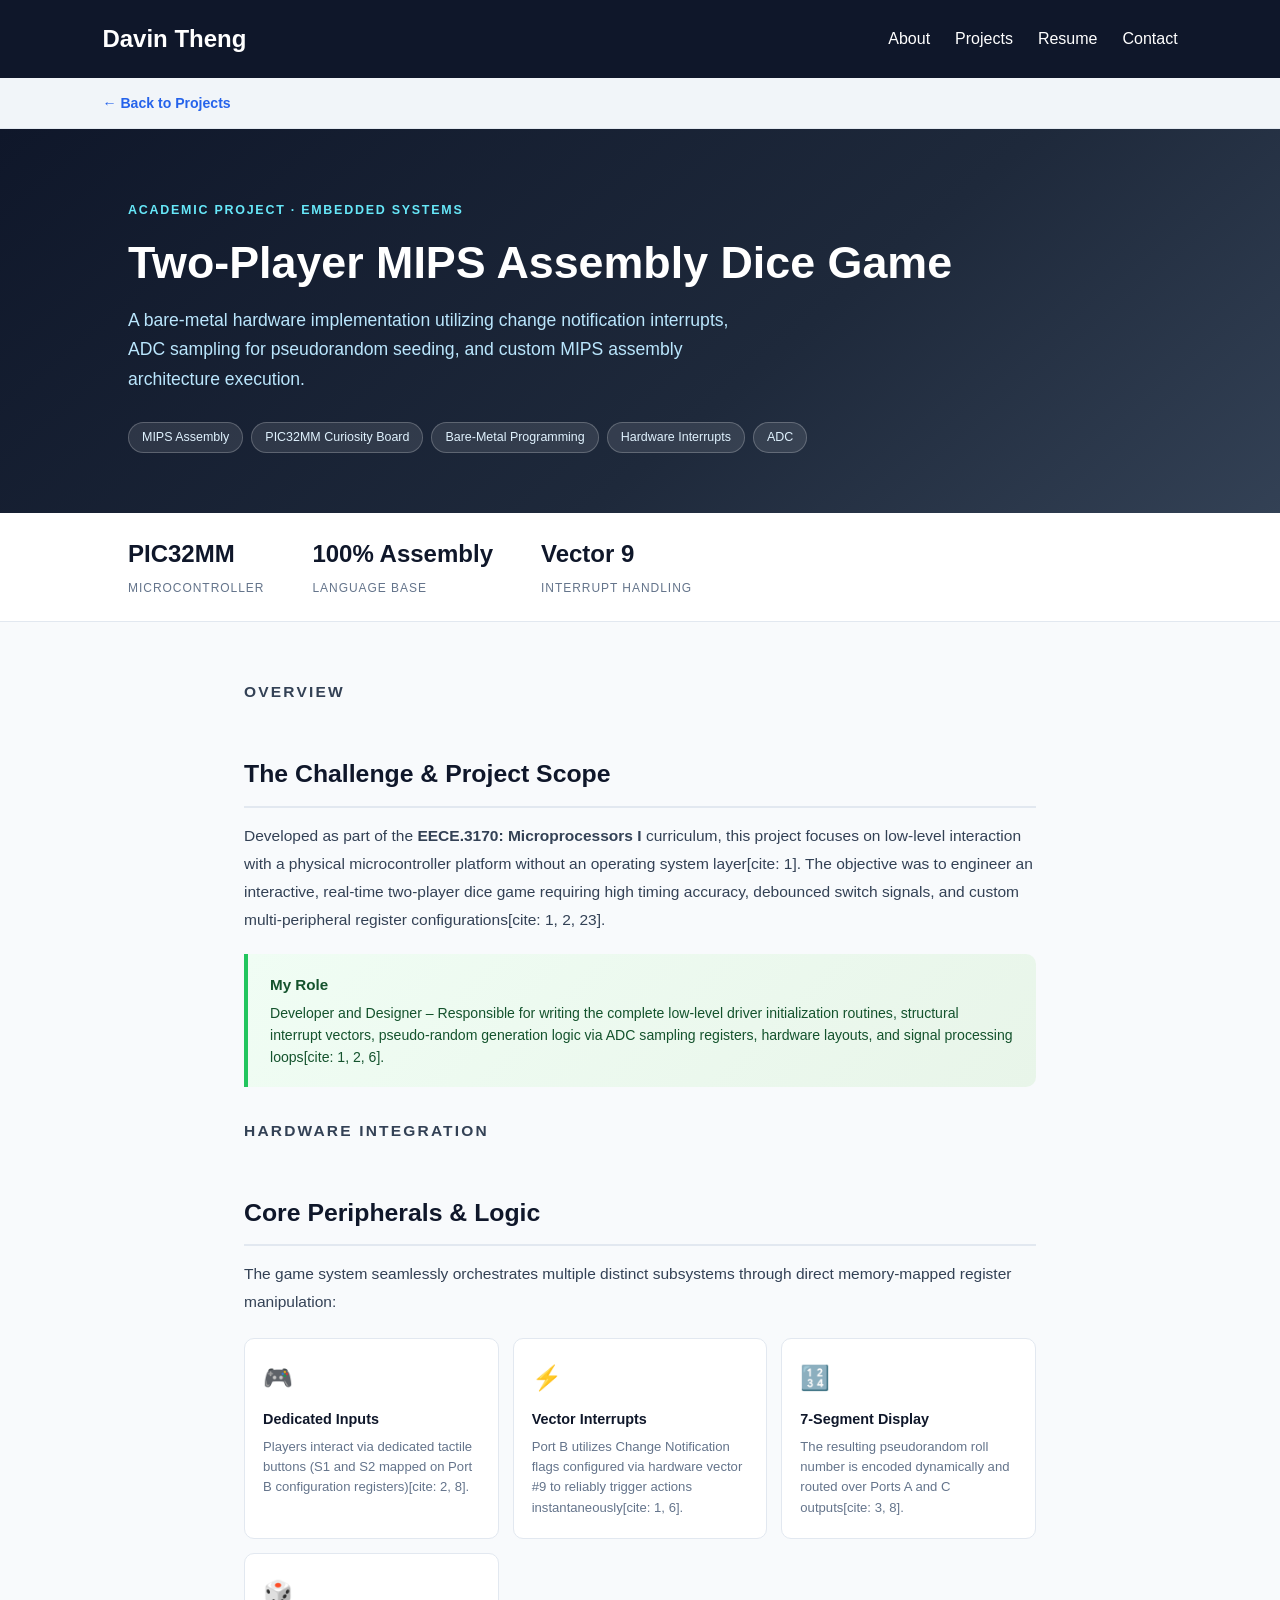
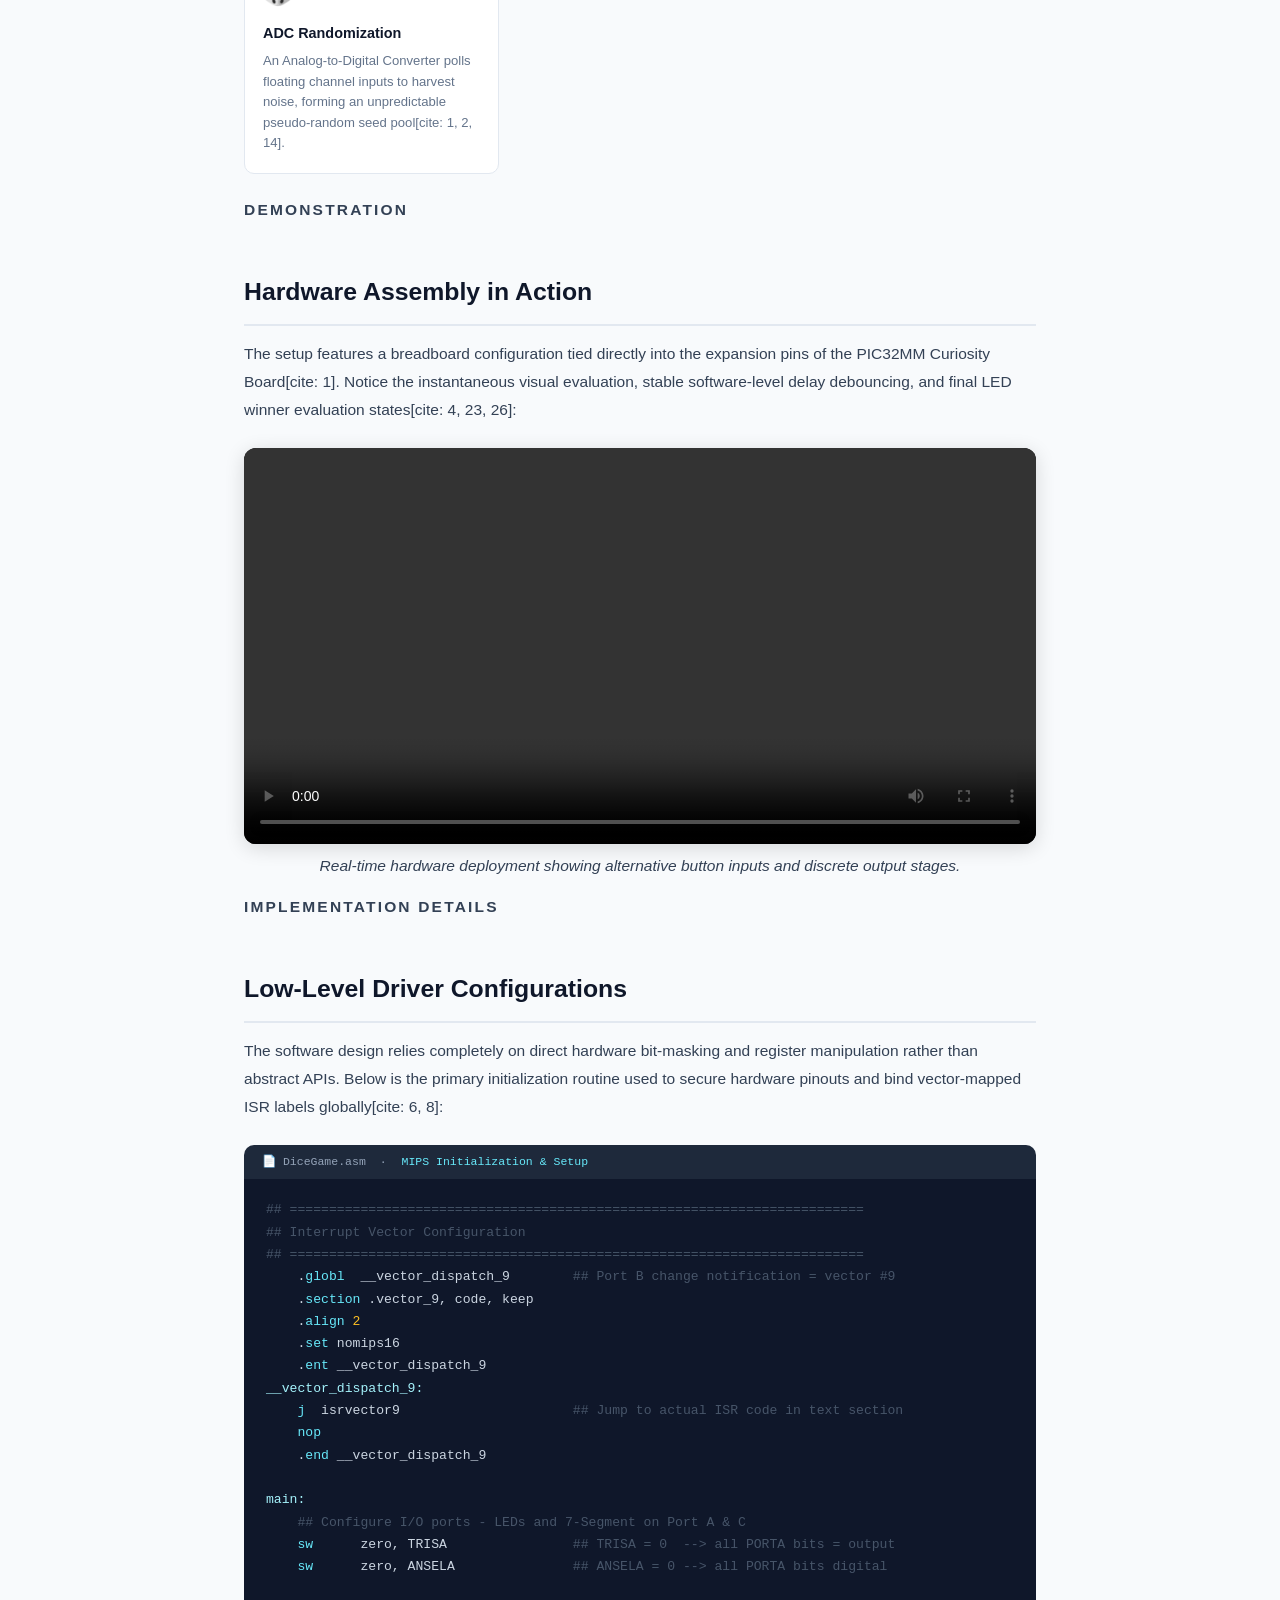
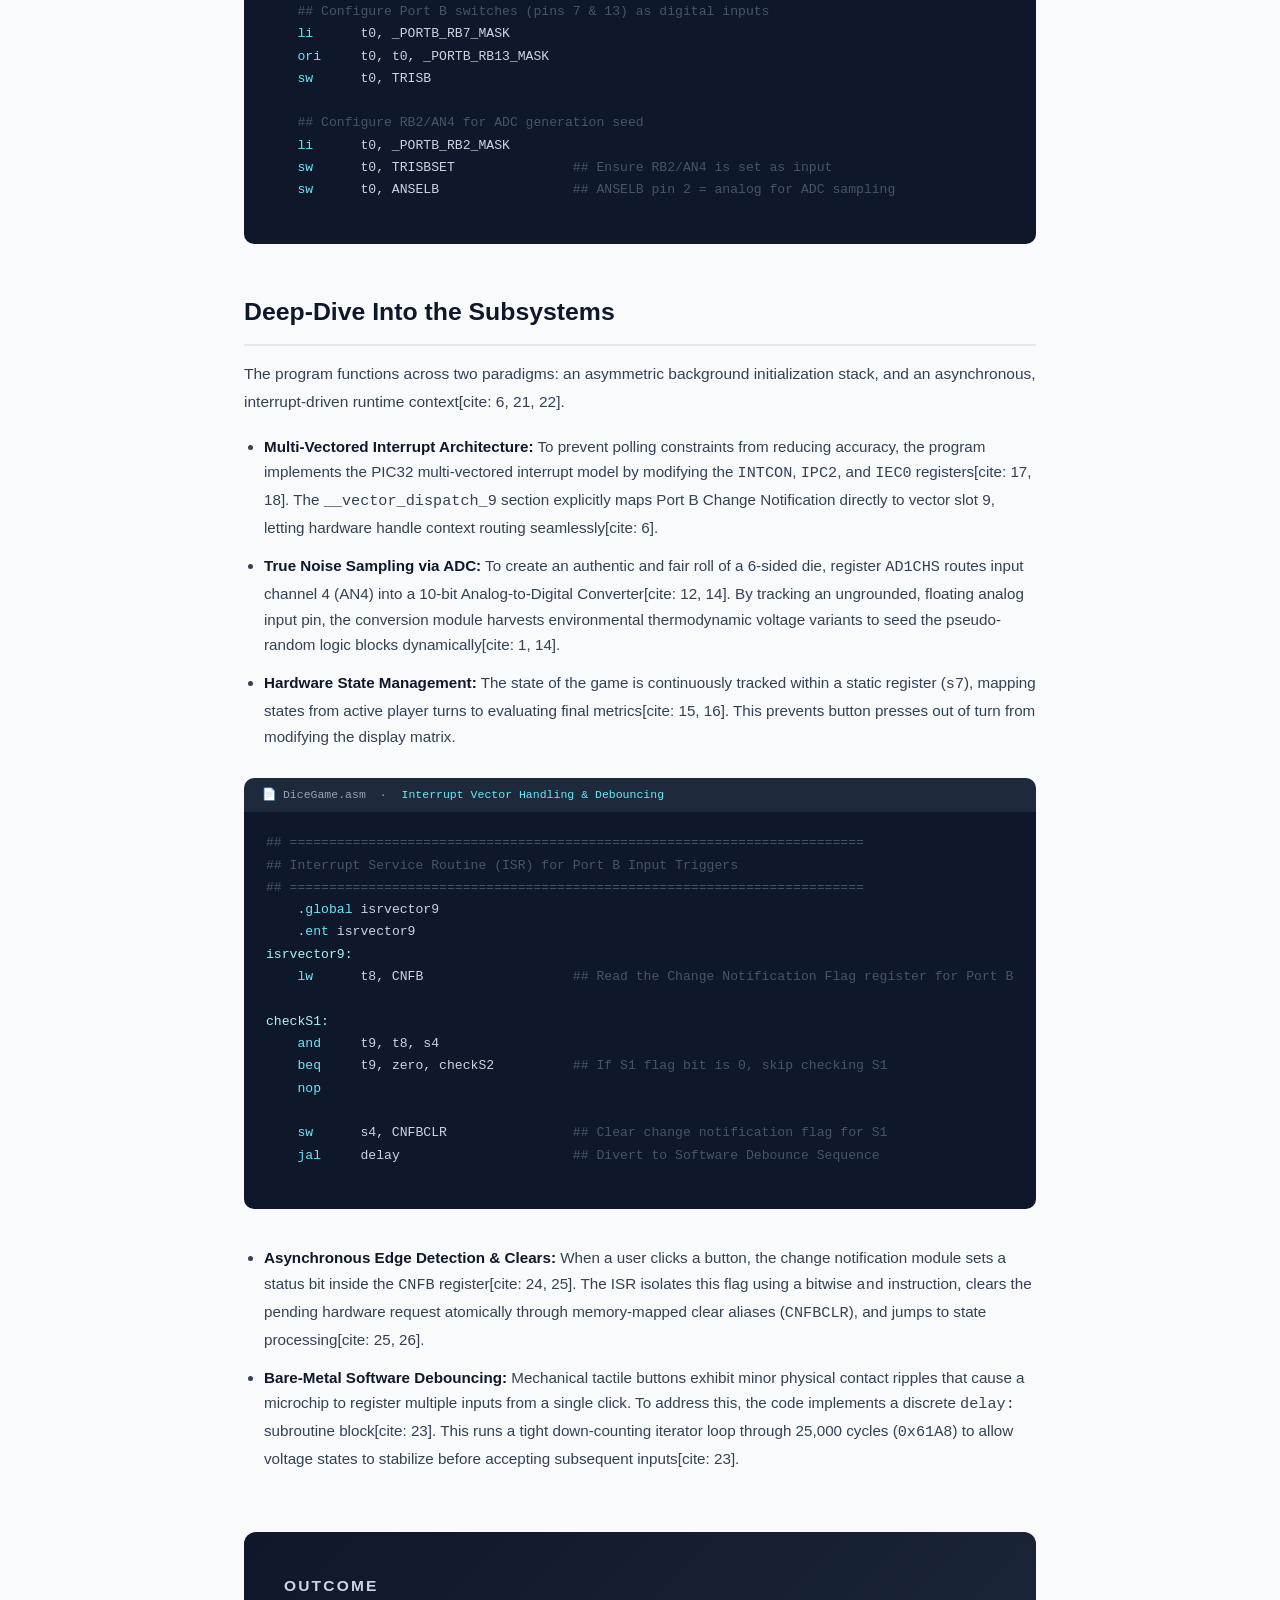
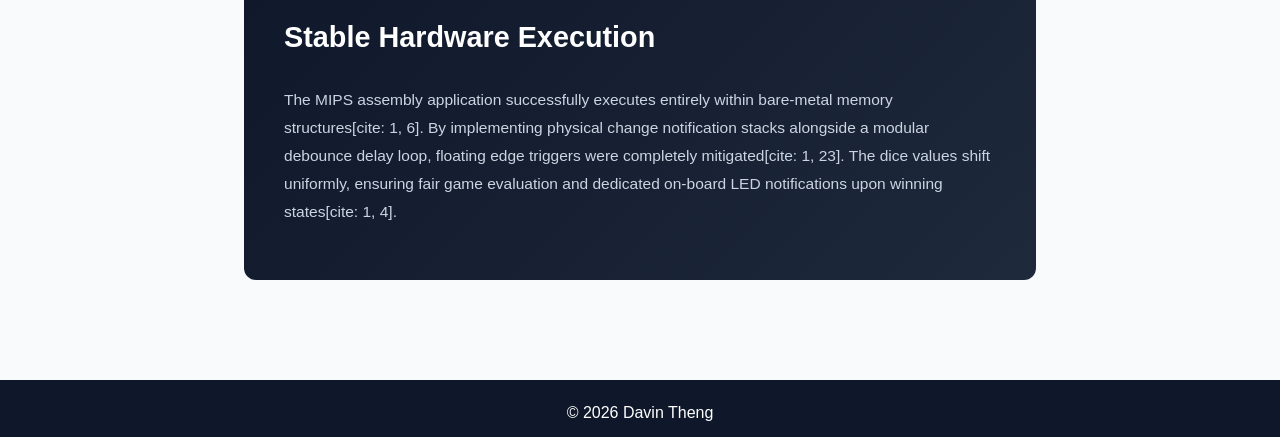
==== dice-game.html @ a6c9e85a "Add files via upload" ====
<!DOCTYPE html>
<html lang="en">
<head>
    <meta charset="UTF-8">
    <meta name="viewport" content="width=device-width, initial-scale=1.0">
    <title>Two-Player Dice Game | Davin Theng</title>
    <link rel="stylesheet" href="style.css">
    <style>
        /* ── Page base ── */
        body { background: #f8fafc; }

        /* ── Nav tweak for project pages ── */
        header { position: sticky; top: 0; z-index: 100; }

        /* ── Back link ── */
        .back-bar {
            background: #f1f5f9;
            border-bottom: 1px solid #e2e8f0;
            padding: 12px 8%;
        }
        .back-link {
            display: inline-flex;
            align-items: center;
            gap: 6px;
            color: #2563eb;
            text-decoration: none;
            font-size: 0.88rem;
            font-weight: 600;
        }
        .back-link:hover { text-decoration: underline; }

        /* ── Hero ── */
        .project-hero {
            background: linear-gradient(140deg, #0f172a 0%, #1e293b 60%, #334155 100%);
            color: white;
            padding: 72px 10% 60px;
        }
        .hero-inner { max-width: 860px; }
        .eyebrow {
            font-size: 0.78rem;
            letter-spacing: 0.14em;
            text-transform: uppercase;
            color: #67e8f9;
            margin-bottom: 16px;
            font-weight: 600;
        }
        .project-hero h1 {
            font-size: 2.8rem;
            font-weight: 800;
            line-height: 1.15;
            margin-bottom: 18px;
        }
        .project-hero .subtitle {
            font-size: 1.1rem;
            color: #bae6fd;
            max-width: 640px;
            line-height: 1.65;
            margin-bottom: 28px;
        }
        .tag-row { display: flex; flex-wrap: wrap; gap: 8px; }
        .tag {
            background: rgba(255,255,255,0.1);
            border: 1px solid rgba(255,255,255,0.22);
            color: #e0f2fe;
            padding: 5px 13px;
            border-radius: 20px;
            font-size: 0.78rem;
            font-weight: 500;
        }

        /* ── Stats bar ── */
        .stats-bar {
            background: white;
            border-bottom: 1px solid #e2e8f0;
            padding: 22px 10%;
            display: flex;
            gap: 48px;
            flex-wrap: wrap;
        }
        .stat { text-align: left; }
        .stat .num {
            font-size: 1.5rem;
            font-weight: 800;
            color: #0f172a;
            display: block;
        }
        .stat .label {
            font-size: 0.75rem;
            color: #64748b;
            text-transform: uppercase;
            letter-spacing: 0.08em;
        }

        /* ── Layout ── */
        .project-body {
            max-width: 920px;
            margin: 0 auto;
            padding: 56px 5% 100px;
        }

        /* ── Section headings ── */
        .section-label {
            font-size: 0.72rem;
            font-weight: 700;
            text-transform: uppercase;
            letter-spacing: 0.14em;
            color: #0891b2;
            margin-bottom: 8px;
        }
        .project-body h2 {
            font-size: 1.55rem;
            font-weight: 800;
            color: #0f172a;
            margin: 48px 0 14px;
            padding-bottom: 12px;
            border-bottom: 2px solid #e2e8f0;
        }
        .project-body h2:first-child { margin-top: 0; }

        .project-body p {
            color: #334155;
            line-height: 1.8;
            margin-bottom: 14px;
            font-size: 0.97rem;
        }

        /* ── Role callout ── */
        .role-callout {
            background: linear-gradient(135deg, #f0fdf4, #e8f5e9);
            border-left: 4px solid #22c55e;
            border-radius: 0 10px 10px 0;
            padding: 18px 22px;
            margin: 20px 0 30px;
        }
        .role-callout strong { color: #14532d; font-size: 0.95rem; }
        .role-callout p { margin: 6px 0 0; color: #14532d; font-size: 0.88rem; line-height: 1.55; }

        /* ── Video ── */
        .video-wrapper {
            margin: 24px 0 8px;
            border-radius: 12px;
            overflow: hidden;
            box-shadow: 0 4px 20px rgba(0,0,0,0.14);
            background: #000;
        }
        .video-wrapper video {
            width: 100%;
            display: block;
            max-height: 480px;
        }
        .caption {
            text-align: center;
            font-size: 0.78rem;
            color: #94a3b8;
            margin-bottom: 28px;
            font-style: italic;
        }

        /* ── Code block ── */
        .code-container { margin: 24px 0 36px; }
        .code-label {
            background: #1e293b;
            color: #94a3b8;
            font-family: 'Courier New', monospace;
            font-size: 0.72rem;
            padding: 8px 18px;
            border-radius: 10px 10px 0 0;
            display: flex;
            align-items: center;
            gap: 8px;
        }
        .code-label span { color: #67e8f9; }
        .code-block {
            background: #0f172a;
            color: #cbd5e1;
            border-radius: 0 0 10px 10px;
            padding: 20px 22px;
            font-family: 'Courier New', monospace;
            font-size: 0.82rem;
            line-height: 1.7;
            overflow-x: auto;
            margin: 0;
        }
        .co  { color: #475569; }   /* comment */
        .kw  { color: #67e8f9; }   /* keyword */
        .fn  { color: #a5f3fc; }   /* function */
        .nm  { color: #fbbf24; }   /* number */

        /* ── Technical Breakdown list ── */
        .tech-list {
            margin: 18px 0 28px 20px;
            padding: 0;
        }
        .tech-list li {
            color: #334155;
            line-height: 1.7;
            margin-bottom: 12px;
            font-size: 0.95rem;
        }
        .tech-list strong { color: #0f172a; }

        /* ── Feature grid ── */
        .feature-grid {
            display: grid;
            grid-template-columns: repeat(auto-fit, minmax(210px, 1fr));
            gap: 14px;
            margin: 22px 0;
        }
        .feature-card {
            background: white;
            border: 1px solid #e2e8f0;
            border-radius: 10px;
            padding: 20px 18px;
            transition: box-shadow 0.2s;
        }
        .feature-card:hover { box-shadow: 0 4px 16px rgba(0,0,0,0.08); }
        .feature-card .icon { font-size: 1.5rem; margin-bottom: 10px; }
        .feature-card h3 { font-size: 0.9rem; color: #0f172a; margin-bottom: 6px; font-weight: 700; }
        .feature-card p  { font-size: 0.82rem; color: #64748b; margin: 0; line-height: 1.55; }

        /* ── Outcome Banner ── */
        .outcome-banner {
            background: linear-gradient(135deg, #0f172a 0%, #1e293b 100%);
            color: white;
            padding: 40px;
            border-radius: 12px;
            margin-top: 60px;
        }
        .outcome-banner h2 {
            color: white !important;
            border-bottom: none !important;
            margin-top: 0 !important;
            font-size: 1.8rem !important;
        }
        .outcome-banner p { color: #cbd5e1 !important; }
    </style>
</head>
<body>

    <header>
        <nav>
            <h1>Davin Theng</h1>
            <ul>
                <li><a href="index.html#about">About</a></li>
                <li><a href="index.html#projects">Projects</a></li>
                <li><a href="index.html#resume">Resume</a></li>
                <li><a href="index.html#contact">Contact</a></li>
            </ul>
        </nav>
    </header>

    <div class="back-bar">
        <a href="index.html#projects" class="back-link">
            ← Back to Projects
        </a>
    </div>

    <section class="project-hero">
        <div class="hero-inner">
            <p class="eyebrow">Academic Project · Embedded Systems</p>
            <h1>Two-Player MIPS Assembly Dice Game</h1>
            <p class="subtitle">
                A bare-metal hardware implementation utilizing change notification interrupts, 
                ADC sampling for pseudorandom seeding, and custom MIPS assembly architecture execution.
            </p>
            <div class="tag-row">
                <span class="tag">MIPS Assembly</span>
                <span class="tag">PIC32MM Curiosity Board</span>
                <span class="tag">Bare-Metal Programming</span>
                <span class="tag">Hardware Interrupts</span>
                <span class="tag">ADC</span>
            </div>
        </div>
    </section>

    <div class="stats-bar">
        <div class="stat">
            <span class="num">PIC32MM</span>
            <span class="label">Microcontroller</span>
        </div>
        <div class="stat">
            <span class="num">100% Assembly</span>
            <span class="label">Language Base</span>
        </div>
        <div class="stat">
            <span class="num">Vector 9</span>
            <span class="label">Interrupt Handling</span>
        </div>
    </div>

    <div class="project-body">

        <p class="section-label">Overview</p>
        <h2>The Challenge & Project Scope</h2>
        <p>
            Developed as part of the <strong>EECE.3170: Microprocessors I</strong> curriculum, this project focuses on low-level interaction with a physical microcontroller platform without an operating system layer[cite: 1]. The objective was to engineer an interactive, real-time two-player dice game requiring high timing accuracy, debounced switch signals, and custom multi-peripheral register configurations[cite: 1, 2, 23].
        </p>

        <div class="role-callout">
            <strong>My Role</strong>
            <p>Developer and Designer – Responsible for writing the complete low-level driver initialization routines, structural interrupt vectors, pseudo-random generation logic via ADC sampling registers, hardware layouts, and signal processing loops[cite: 1, 2, 6].</p>
        </div>

        <p class="section-label">Hardware Integration</p>
        <h2>Core Peripherals & Logic</h2>
        <p>
            The game system seamlessly orchestrates multiple distinct subsystems through direct memory-mapped register manipulation:
        </p>

        <div class="feature-grid">
            <div class="feature-card">
                <div class="icon">🎮</div>
                <h3>Dedicated Inputs</h3>
                <p>Players interact via dedicated tactile buttons (S1 and S2 mapped on Port B configuration registers)[cite: 2, 8].</p>
            </div>
            <div class="feature-card">
                <div class="icon">⚡</div>
                <h3>Vector Interrupts</h3>
                <p>Port B utilizes Change Notification flags configured via hardware vector #9 to reliably trigger actions instantaneously[cite: 1, 6].</p>
            </div>
            <div class="feature-card">
                <div class="icon">🔢</div>
                <h3>7-Segment Display</h3>
                <p>The resulting pseudorandom roll number is encoded dynamically and routed over Ports A and C outputs[cite: 3, 8].</p>
            </div>
            <div class="feature-card">
                <div class="icon">🎲</div>
                <h3>ADC Randomization</h3>
                <p>An Analog-to-Digital Converter polls floating channel inputs to harvest noise, forming an unpredictable pseudo-random seed pool[cite: 1, 2, 14].</p>
            </div>
        </div>

        <p class="section-label">Demonstration</p>
        <h2>Hardware Assembly in Action</h2>
        <p>
            The setup features a breadboard configuration tied directly into the expansion pins of the PIC32MM Curiosity Board[cite: 1]. Notice the instantaneous visual evaluation, stable software-level delay debouncing, and final LED winner evaluation states[cite: 4, 23, 26]:
        </p>
        
        <div class="video-wrapper">
            <video controls>
                <source src="videos/Dice.mp4" type="video/mp4">
                Your browser does not support the video tag.
            </video>
        </div>
        <p class="caption">Real-time hardware deployment showing alternative button inputs and discrete output stages.</p>

        <p class="section-label">Implementation details</p>
        <h2>Low-Level Driver Configurations</h2>
        <p>
            The software design relies completely on direct hardware bit-masking and register manipulation rather than abstract APIs. Below is the primary initialization routine used to secure hardware pinouts and bind vector-mapped ISR labels globally[cite: 6, 8]:
        </p>

        <div class="code-container">
            <div class="code-label">📄 DiceGame.asm &nbsp;·&nbsp; <span>MIPS Initialization & Setup</span></div>
            <pre class="code-block">
<span class="co">## =========================================================================</span>
<span class="co">## Interrupt Vector Configuration</span>
<span class="co">## =========================================================================</span>
    .<span class="kw">globl</span>  __vector_dispatch_9        <span class="co">## Port B change notification = vector #9</span>
    .<span class="kw">section</span> .vector_9, code, keep
    .<span class="kw">align</span> <span class="nm">2</span>
    .<span class="kw">set</span> nomips16
    .<span class="kw">ent</span> __vector_dispatch_9
<span class="fn">__vector_dispatch_9:</span>
    <span class="kw">j</span>  isrvector9                      <span class="co">## Jump to actual ISR code in text section</span>
    <span class="kw">nop</span>
    .<span class="kw">end</span> __vector_dispatch_9

<span class="fn">main:</span>
    <span class="co">## Configure I/O ports - LEDs and 7-Segment on Port A & C</span>
    <span class="kw">sw</span>      zero, TRISA                <span class="co">## TRISA = 0  --> all PORTA bits = output</span>
    <span class="kw">sw</span>      zero, ANSELA               <span class="co">## ANSELA = 0 --> all PORTA bits digital</span>
    
    <span class="co">## Configure Port B switches (pins 7 & 13) as digital inputs</span>
    <span class="kw">li</span>      t0, _PORTB_RB7_MASK
    <span class="kw">ori</span>     t0, t0, _PORTB_RB13_MASK
    <span class="kw">sw</span>      t0, TRISB                  
    
    <span class="co">## Configure RB2/AN4 for ADC generation seed</span>
    <span class="kw">li</span>      t0, _PORTB_RB2_MASK
    <span class="kw">sw</span>      t0, TRISBSET               <span class="co">## Ensure RB2/AN4 is set as input</span>
    <span class="kw">sw</span>      t0, ANSELB                 <span class="co">## ANSELB pin 2 = analog for ADC sampling</span>
            </pre>
        </div>

        <h2>Deep-Dive Into the Subsystems</h2>
        <p>
            The program functions across two paradigms: an asymmetric background initialization stack, and an asynchronous, interrupt-driven runtime context[cite: 6, 21, 22].
        </p>

        <ul class="tech-list">
            <li>
                <strong>Multi-Vectored Interrupt Architecture:</strong> To prevent polling constraints from reducing accuracy, the program implements the PIC32 multi-vectored interrupt model by modifying the <code>INTCON</code>, <code>IPC2</code>, and <code>IEC0</code> registers[cite: 17, 18]. The <code>__vector_dispatch_9</code> section explicitly maps Port B Change Notification directly to vector slot 9, letting hardware handle context routing seamlessly[cite: 6].
            </li>
            <li>
                <strong>True Noise Sampling via ADC:</strong> To create an authentic and fair roll of a 6-sided die, register <code>AD1CHS</code> routes input channel 4 (AN4) into a 10-bit Analog-to-Digital Converter[cite: 12, 14]. By tracking an ungrounded, floating analog input pin, the conversion module harvests environmental thermodynamic voltage variants to seed the pseudo-random logic blocks dynamically[cite: 1, 14].
            </li>
            <li>
                <strong>Hardware State Management:</strong> The state of the game is continuously tracked within a static register (<code>s7</code>), mapping states from active player turns to evaluating final metrics[cite: 15, 16]. This prevents button presses out of turn from modifying the display matrix.
            </li>
        </ul>

        <div class="code-container">
            <div class="code-label">📄 DiceGame.asm &nbsp;·&nbsp; <span>Interrupt Vector Handling & Debouncing</span></div>
            <pre class="code-block">
<span class="co">## =========================================================================</span>
<span class="co">## Interrupt Service Routine (ISR) for Port B Input Triggers</span>
<span class="co">## =========================================================================</span>
    .<span class="kw">global</span> isrvector9
    .<span class="kw">ent</span> isrvector9
<span class="fn">isrvector9:</span>   
    <span class="kw">lw</span>      t8, CNFB                   <span class="co">## Read the Change Notification Flag register for Port B</span>
    
<span class="fn">checkS1:</span>
    <span class="kw">and</span>     t9, t8, s4
    <span class="kw">beq</span>     t9, zero, checkS2          <span class="co">## If S1 flag bit is 0, skip checking S1</span>
    <span class="kw">nop</span>
    
    <span class="kw">sw</span>      s4, CNFBCLR                <span class="co">## Clear change notification flag for S1</span>
    <span class="kw">jal</span>     delay                      <span class="co">## Divert to Software Debounce Sequence</span>
            </pre>
        </div>

        <ul class="tech-list">
            <li>
                <strong>Asynchronous Edge Detection & Clears:</strong> When a user clicks a button, the change notification module sets a status bit inside the <code>CNFB</code> register[cite: 24, 25]. The ISR isolates this flag using a bitwise <code>and</code> instruction, clears the pending hardware request atomically through memory-mapped clear aliases (<code>CNFBCLR</code>), and jumps to state processing[cite: 25, 26].
            </li>
            <li>
                <strong>Bare-Metal Software Debouncing:</strong> Mechanical tactile buttons exhibit minor physical contact ripples that cause a microchip to register multiple inputs from a single click. To address this, the code implements a discrete <code>delay:</code> subroutine block[cite: 23]. This runs a tight down-counting iterator loop through 25,000 cycles (<code>0x61A8</code>) to allow voltage states to stabilize before accepting subsequent inputs[cite: 23].
            </li>
        </ul>

        <div class="outcome-banner">
            <p class="section-label" style="color:#67e8f9;">Outcome</p>
            <h2>Stable Hardware Execution</h2>
            <p>
                The MIPS assembly application successfully executes entirely within bare-metal memory structures[cite: 1, 6]. By implementing physical change notification stacks alongside a modular debounce delay loop, floating edge triggers were completely mitigated[cite: 1, 23]. The dice values shift uniformly, ensuring fair game evaluation and dedicated on-board LED notifications upon winning states[cite: 1, 4].
            </p>
        </div>

    </div>

    <footer>
        <p>© 2026 Davin Theng</p>
    </footer>

    <script src="script.js"></script>
</body>
</html>
---- style.css ----
* {
    margin: 0;
    padding: 0;
    box-sizing: border-box;
}

body {
    font-family: Arial, sans-serif;
    line-height: 1.6;
}

header {
    background: #0f172a;
    color: white;
    position: sticky;
    top: 0;
}

nav {
    display: flex;
    justify-content: space-between;
    align-items: center;
    padding: 20px 8%;
}

nav ul {
    list-style: none;
    display: flex;
    gap: 25px;
}

nav a {
    color: white;
    text-decoration: none;
}

.hero {
    height: 90vh;
    background: linear-gradient(
        135deg,
        #0f172a,
        #2563eb
    );

    color: white;

    display: flex;
    justify-content: center;
    align-items: center;
    text-align: center;
}

.hero h2 {
    font-size: 3rem;
}

.hero p {
    margin-top: 15px;
    font-size: 1.2rem;
}

.hero-buttons {
    margin-top: 25px;
}

.btn {
    background: white;
    color: black;
    text-decoration: none;
    padding: 12px 25px;
    border-radius: 8px;
    margin: 10px;
    display: inline-block;
}

.btn-secondary {
    background: #1e293b;
    color: white;
}

section {
    padding: 80px 10%;
}

section h2 {
    margin-bottom: 30px;
}

.skills {
    margin-top: 20px;
}

.skills span {
    display: inline-block;
    background: #2563eb;
    color: white;
    padding: 8px 15px;
    margin: 5px;
    border-radius: 20px;
}

.project-grid {
    display: grid;

    grid-template-columns:
    repeat(auto-fit, minmax(300px, 1fr));

    gap: 25px;
}

.project-card {
    background: white;
    box-shadow: 0 0 10px rgba(0,0,0,.1);
    border-radius: 10px;
    overflow: hidden;
}

.project-card img {
    width: 100%;
    height: 220px;
    object-fit: cover;
}

.project-card h3 {
    padding: 15px;
}

.project-card p {
    padding: 0 15px 15px;
}

.tech {
    color: #2563eb;
    font-weight: bold;
}

#contact {
    text-align: center;
}

footer {
    background: #0f172a;
    color: white;
    text-align: center;
    padding: 20px;
}
/* ── Clickable project card ── */
.project-card-link {
    display: block;
    text-decoration: none;
    color: inherit;
    transition: transform 0.2s, box-shadow 0.2s;
}

.project-card-link:hover {
    transform: translateY(-4px);
    box-shadow: 0 8px 24px rgba(0,0,0,0.15);
}

.view-more {
    color: #2563eb;
    font-weight: bold;
    padding: 0 15px 15px !important;
}
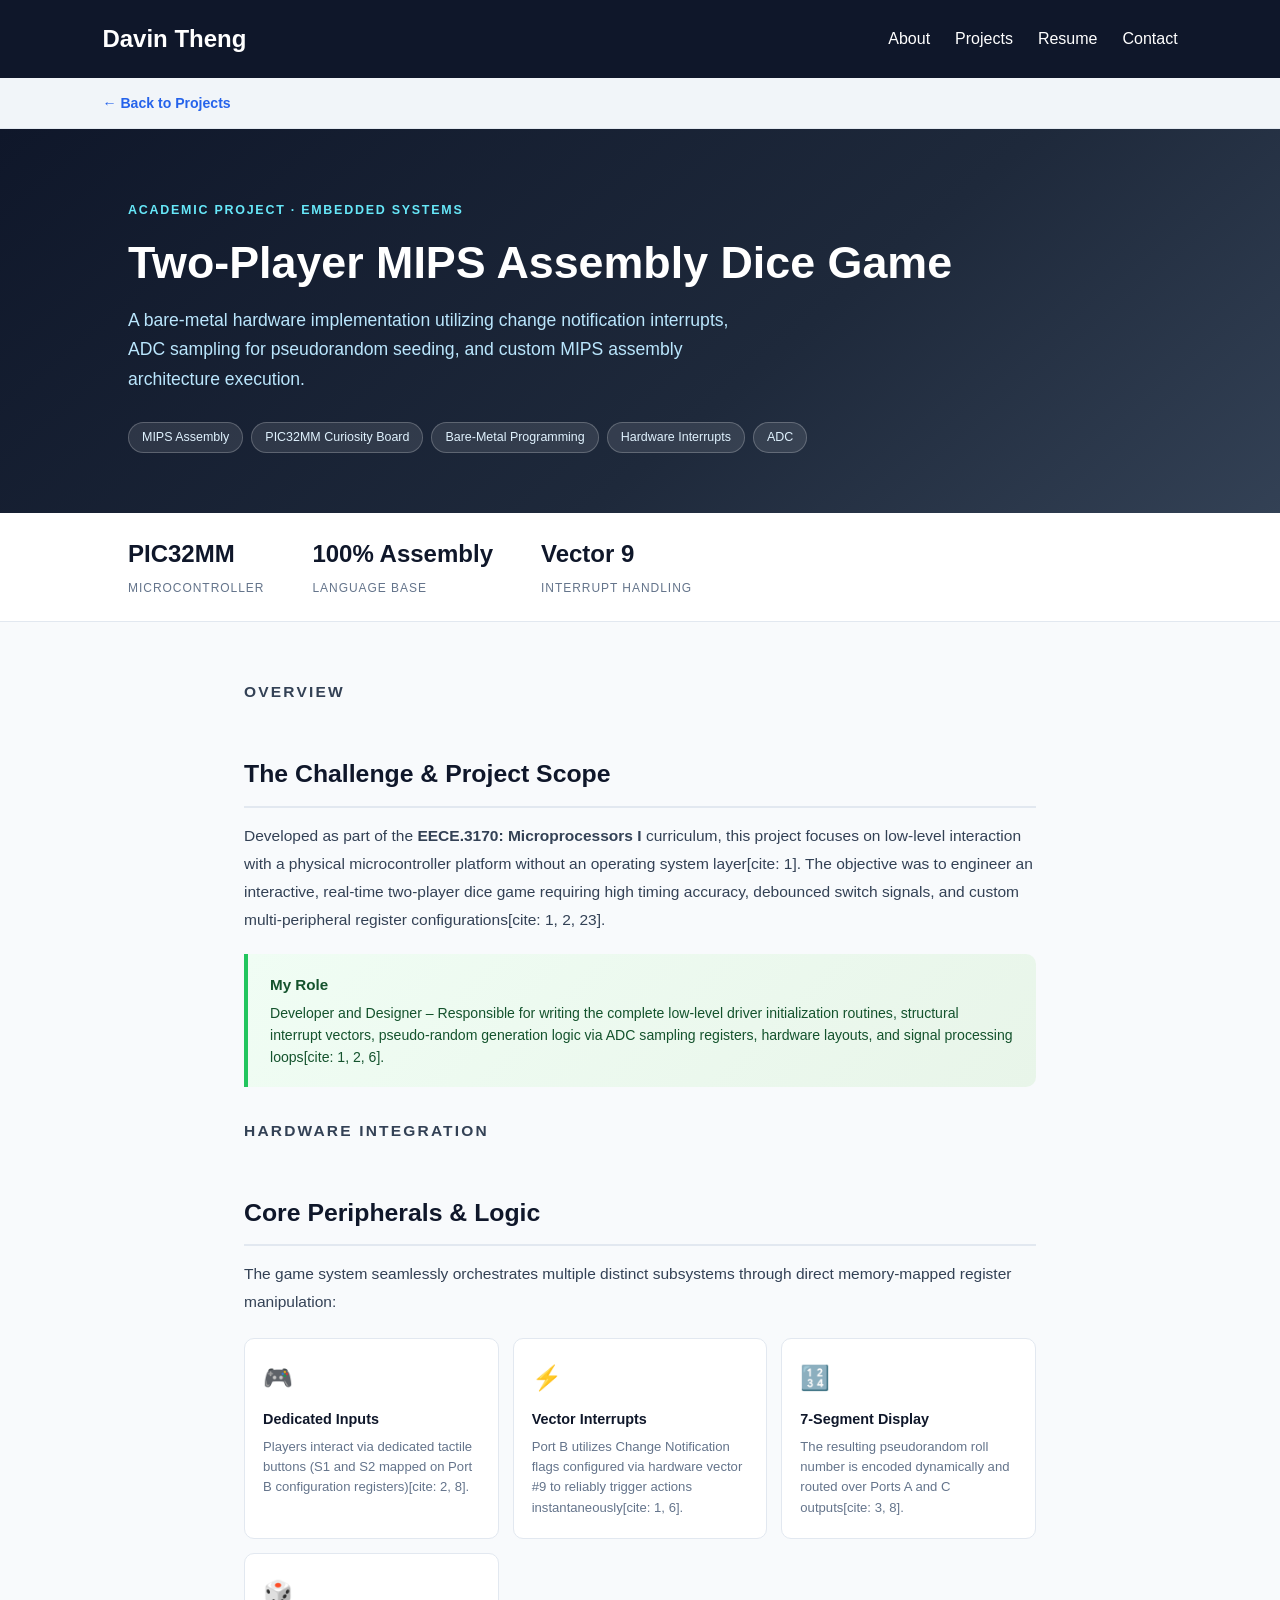
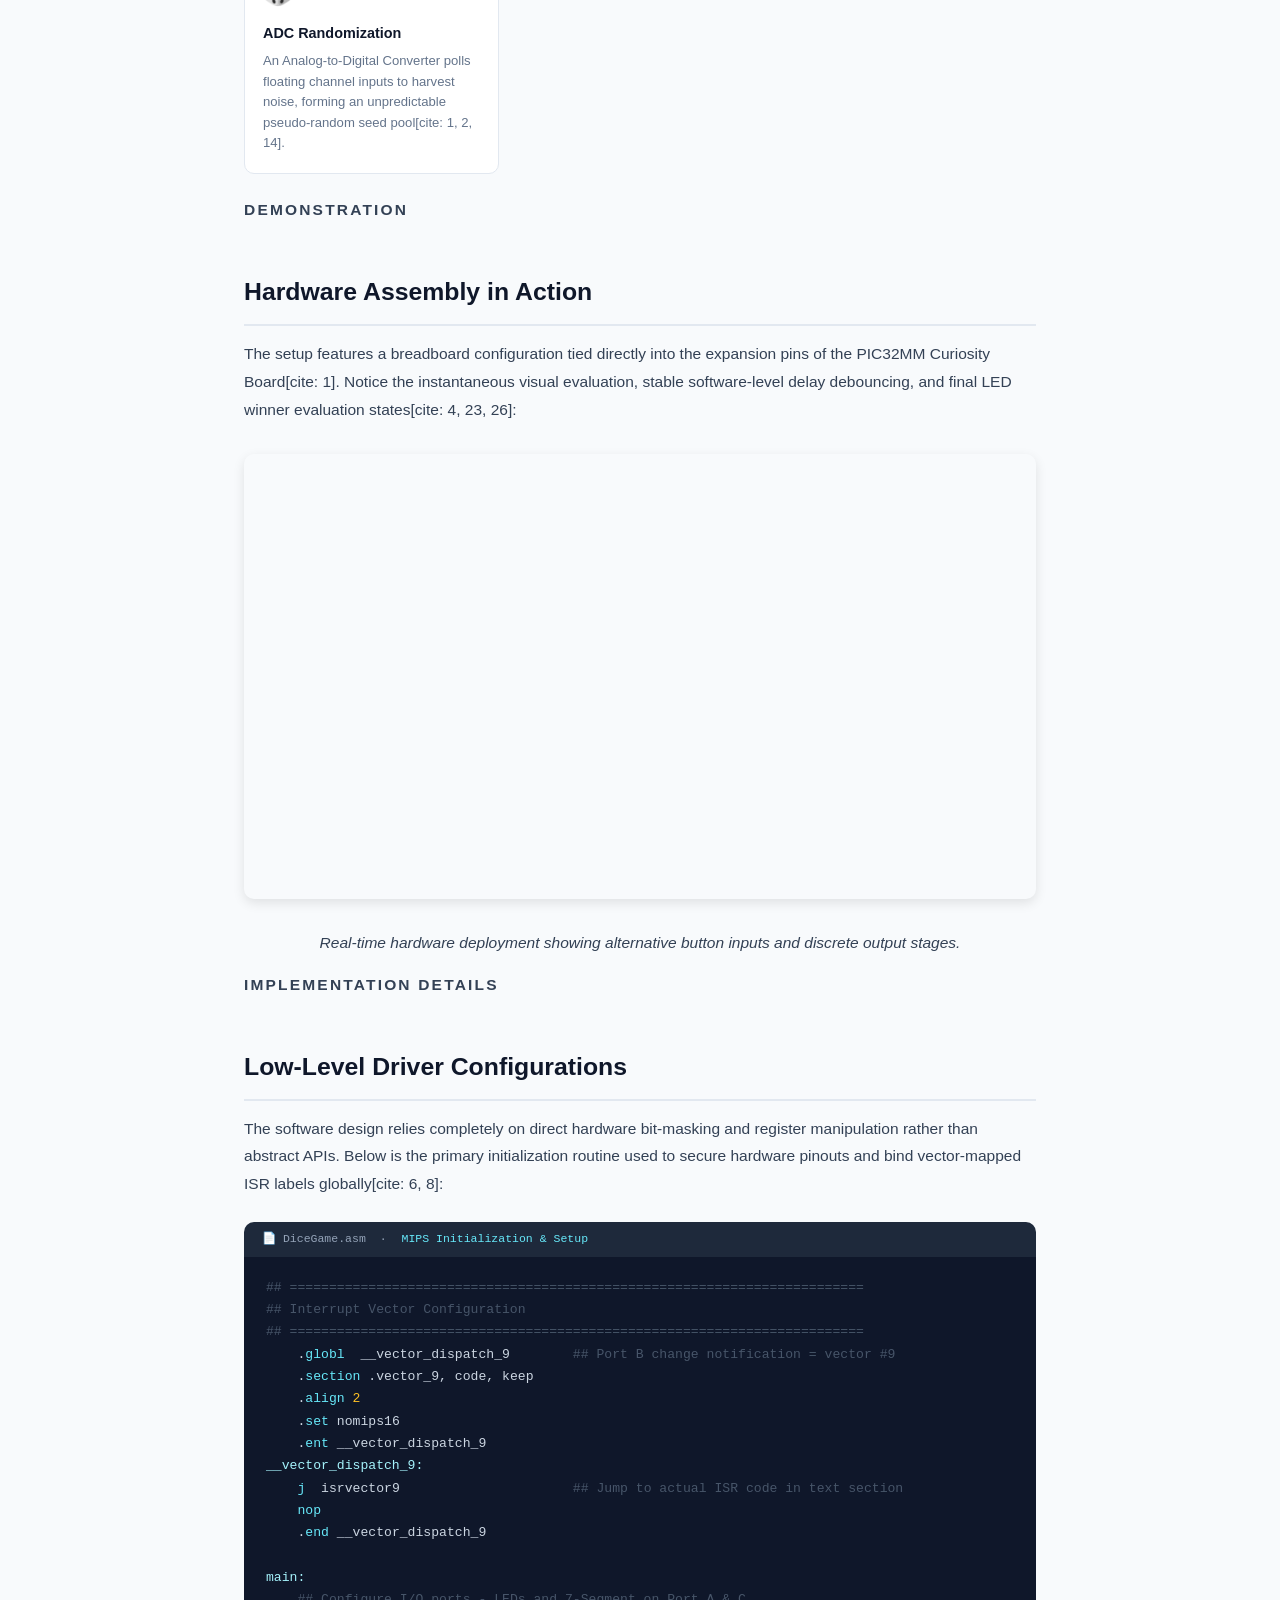
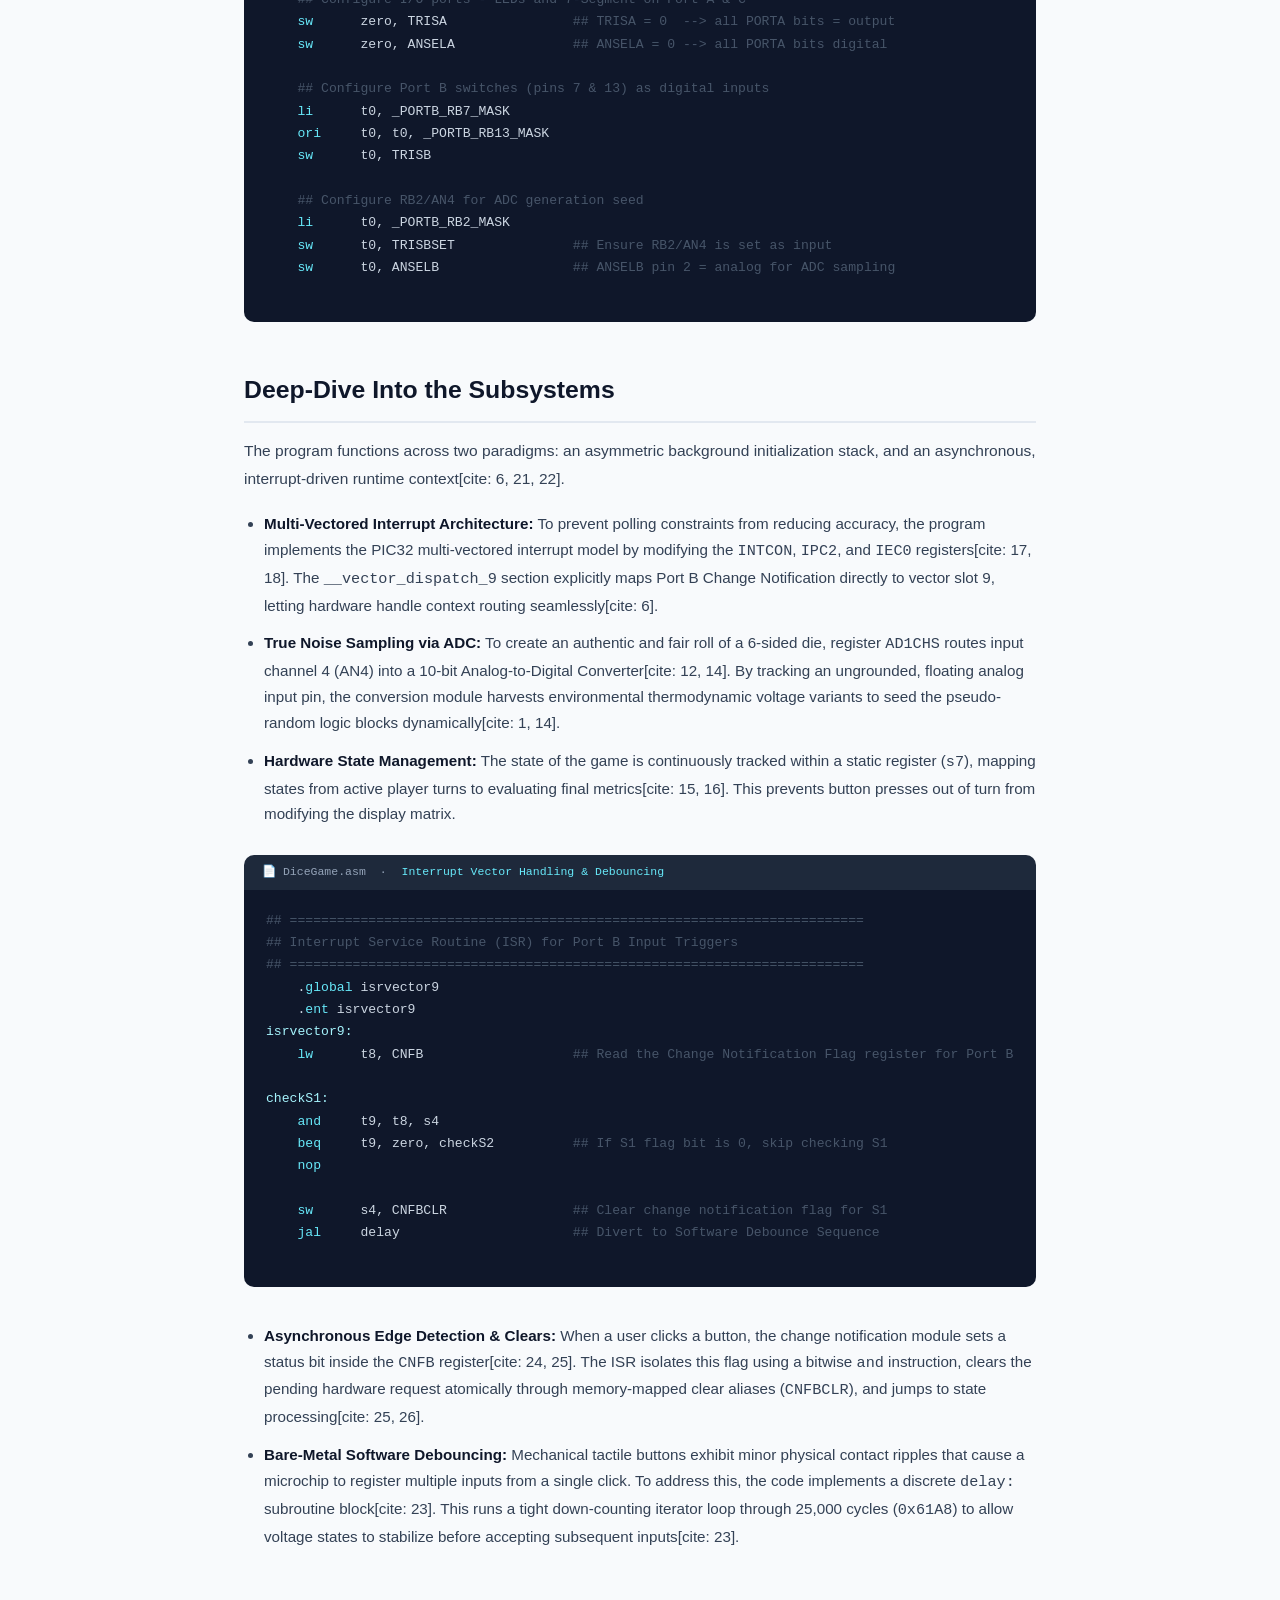
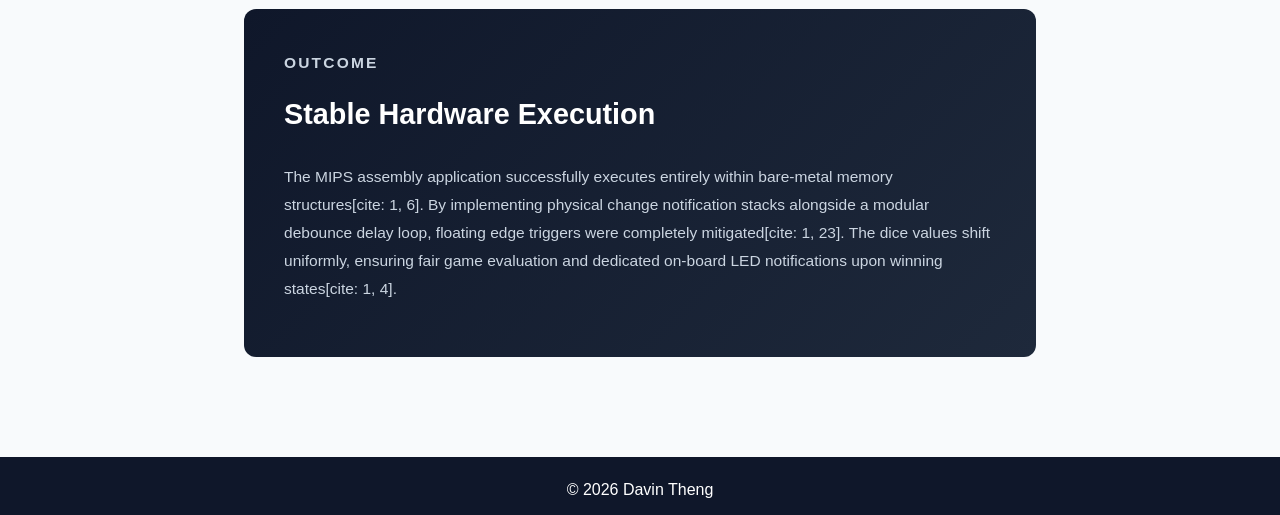
==== commit d8e82f1c: "Add files via upload" ====
--- a/dice-game.html
+++ b/dice-game.html
@@ -336,11 +336,15 @@
             The setup features a breadboard configuration tied directly into the expansion pins of the PIC32MM Curiosity Board[cite: 1]. Notice the instantaneous visual evaluation, stable software-level delay debouncing, and final LED winner evaluation states[cite: 4, 23, 26]:
         </p>
         
-        <div class="video-wrapper">
-            <video controls>
-                <source src="videos/Dice.mp4" type="video/mp4">
-                Your browser does not support the video tag.
-            </video>
+        <div class="video-container">
+            <iframe 
+                src="https://www.youtube.com/embed/b0mksa1ueYY" 
+                title="Project Demonstration Video" 
+                frameborder="0" 
+                allow="accelerometer; autoplay; clipboard-write; encrypted-media; gyroscope; picture-in-picture; web-share" 
+                referrerpolicy="strict-origin-when-cross-origin" 
+                allowfullscreen>
+            </iframe>
         </div>
         <p class="caption">Real-time hardware deployment showing alternative button inputs and discrete output stages.</p>
 
--- a/style.css
+++ b/style.css
@@ -143,22 +143,42 @@
     color: white;
     text-align: center;
     padding: 20px;
-}
-/* ── Clickable project card ── */
-.project-card-link {
-    display: block;
-    text-decoration: none;
-    color: inherit;
-    transition: transform 0.2s, box-shadow 0.2s;
-}
-
-.project-card-link:hover {
-    transform: translateY(-4px);
-    box-shadow: 0 8px 24px rgba(0,0,0,0.15);
-}
-
-.view-more {
-    color: #2563eb;
-    font-weight: bold;
-    padding: 0 15px 15px !important;
-}
+}
+/* ── Clickable project card ── */
+.project-card-link {
+    display: block;
+    text-decoration: none;
+    color: inherit;
+    transition: transform 0.2s, box-shadow 0.2s;
+}
+
+.project-card-link:hover {
+    transform: translateY(-4px);
+    box-shadow: 0 8px 24px rgba(0,0,0,0.15);
+}
+
+.view-more {
+    color: #2563eb;
+    font-weight: bold;
+    padding: 0 15px 15px !important;
+}
+
+.video-container {
+    position: relative;
+    padding-bottom: 56.25%; /* 16:9 Aspect Ratio */
+    padding-top: 0;
+    height: 0;
+    overflow: hidden;
+    margin: 30px 0;
+    border-radius: 10px;
+    box-shadow: 0 4px 12px rgba(0, 0, 0, 0.1);
+}
+
+.video-container iframe {
+    position: absolute;
+    top: 0;
+    left: 0;
+    width: 100%;
+    height: 100%;
+    border: none;
+}
